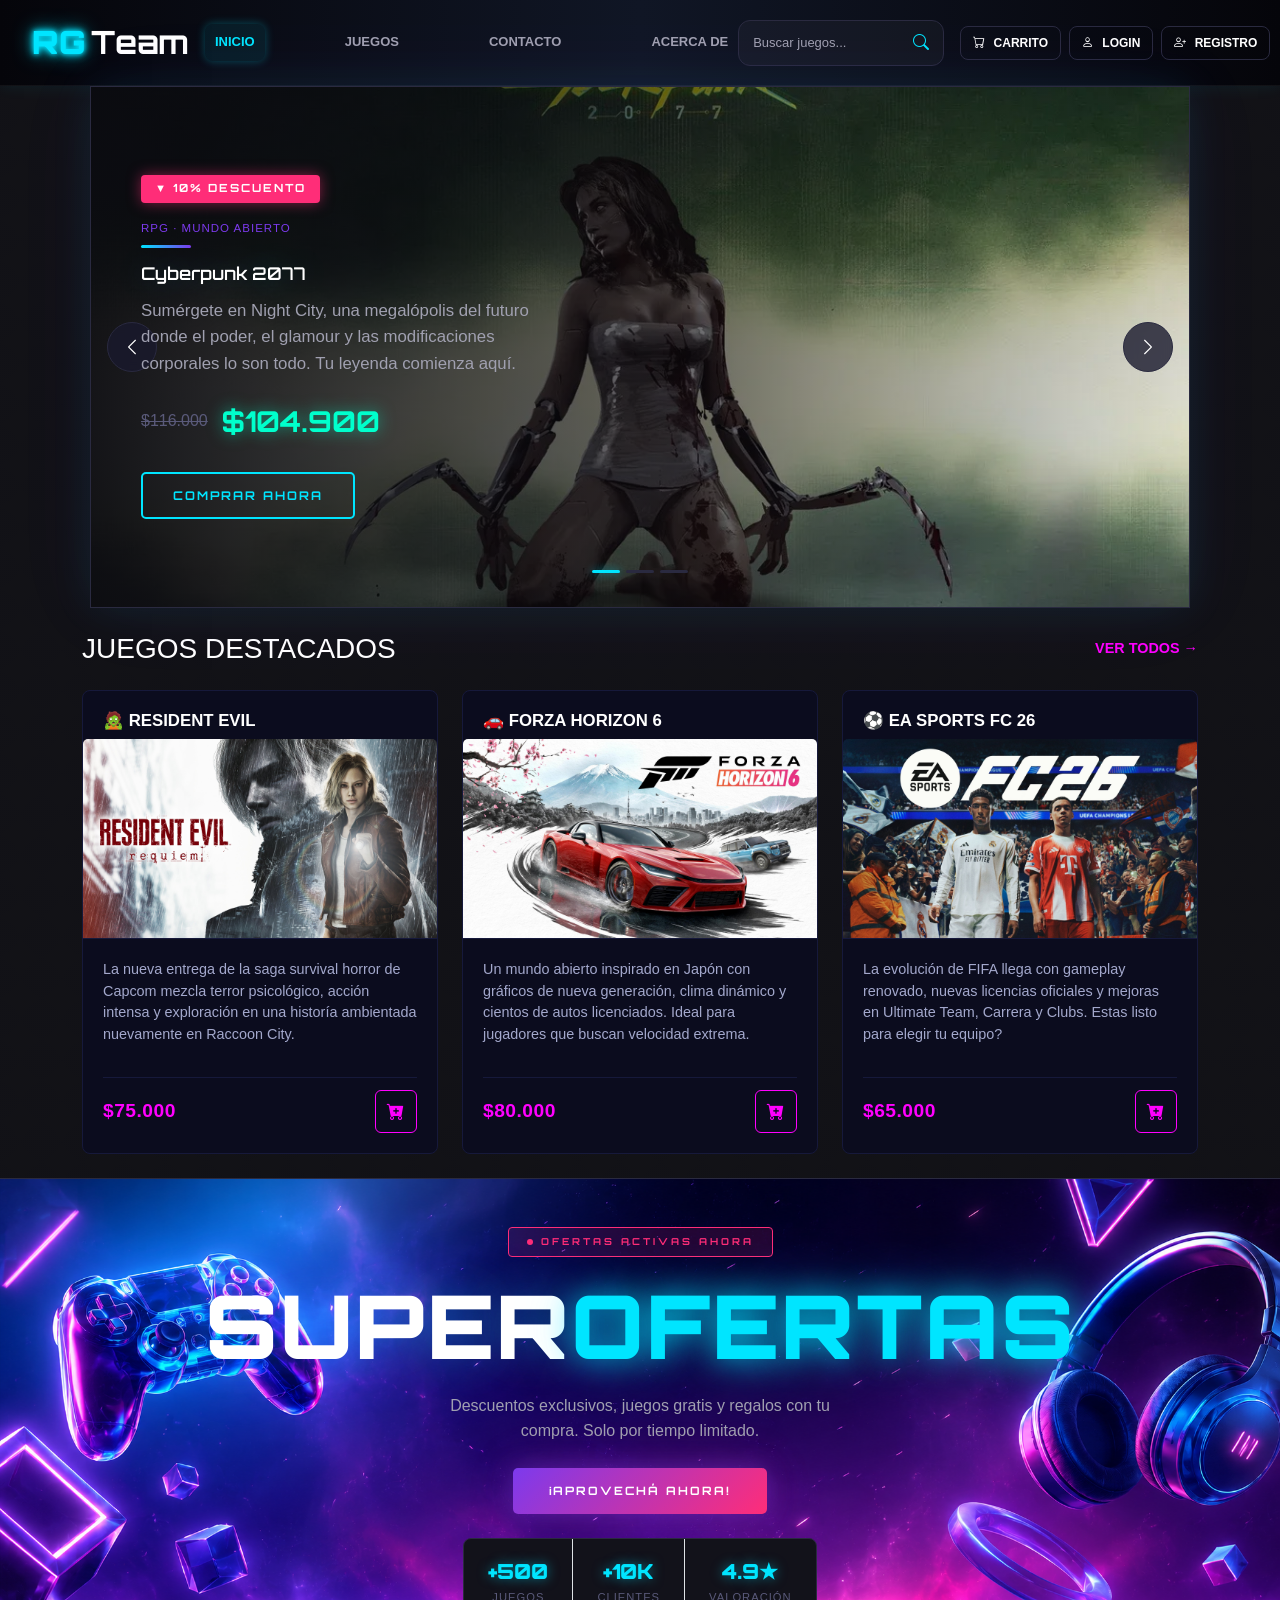
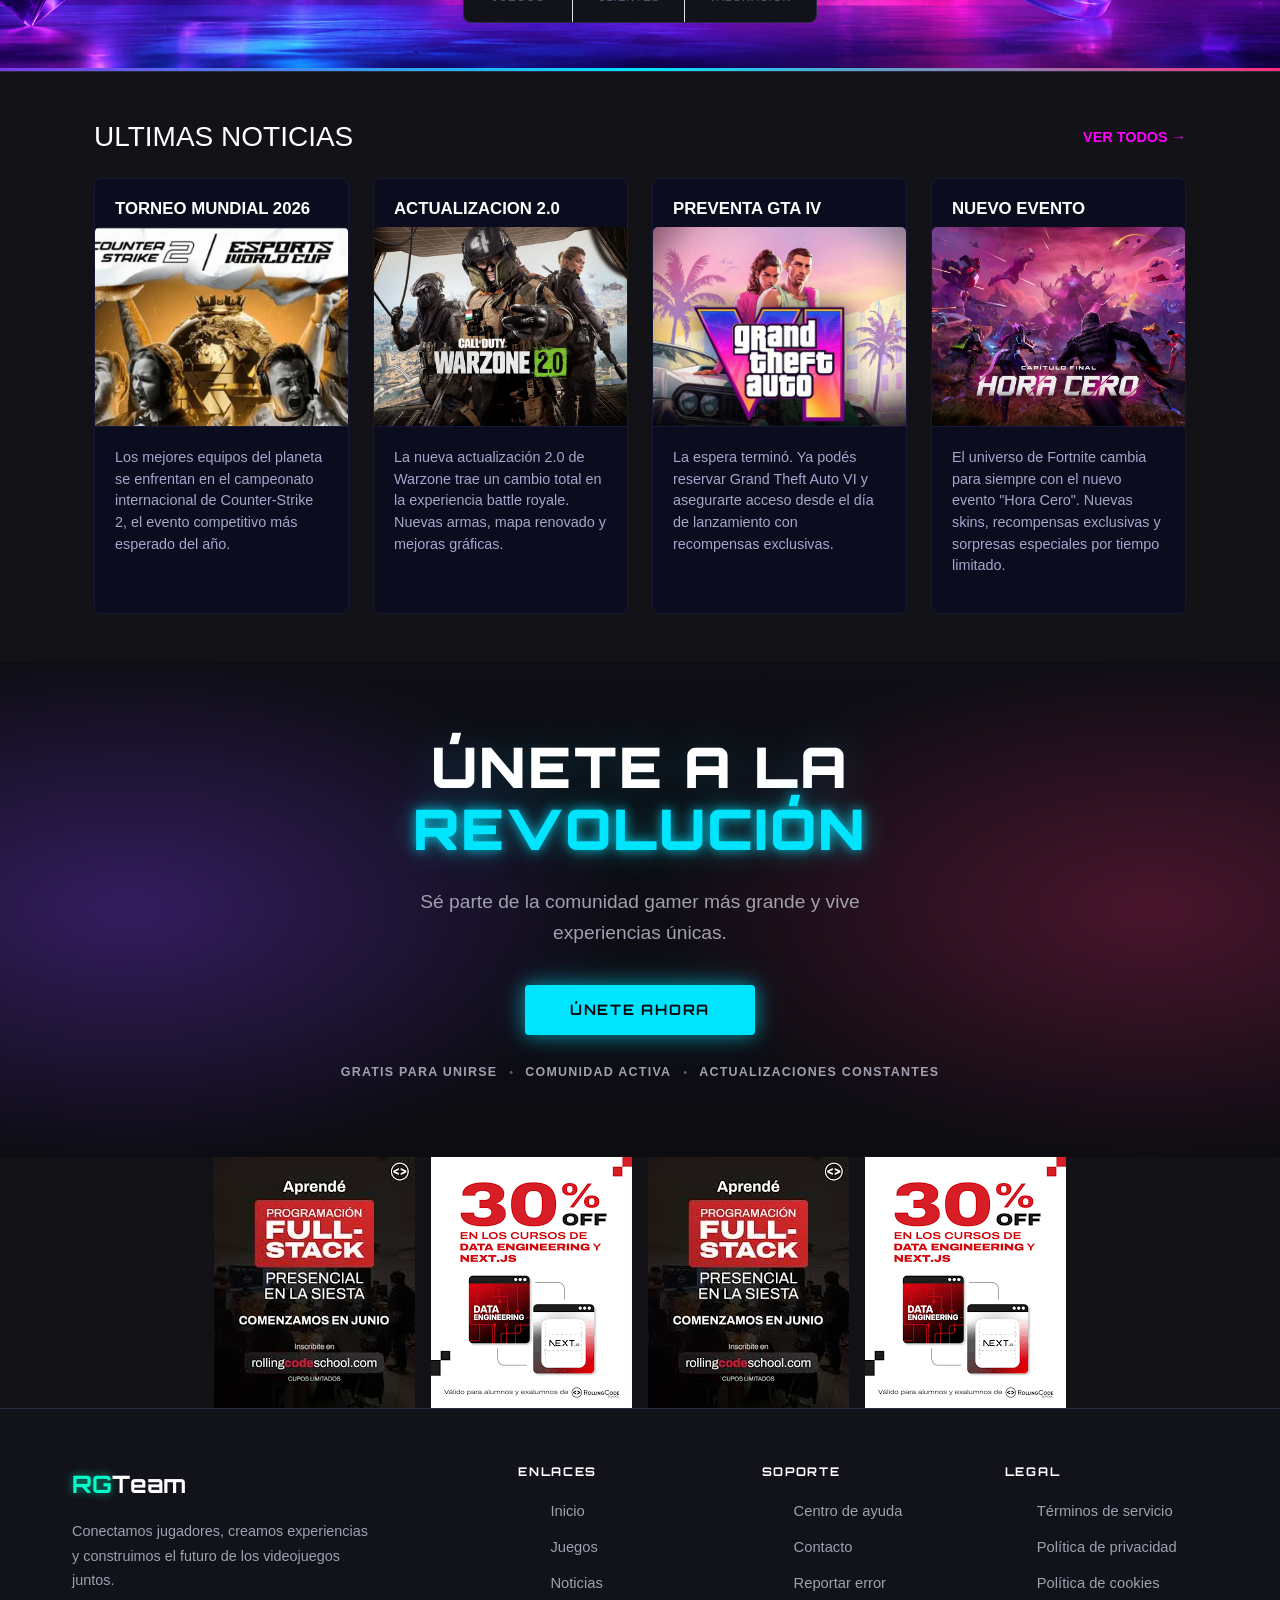
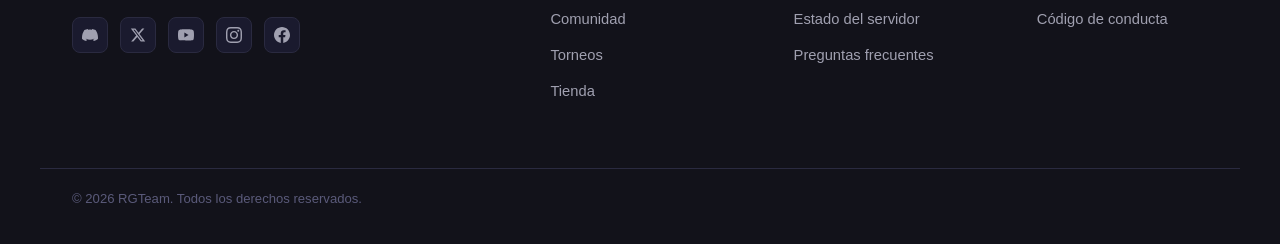
==== index.html @ f7dab008 "hice la publicidad" ====
<!doctype html>
<html lang="es">
  <head>
    <meta charset="UTF-8" />
    <meta name="viewport" content="width=device-width, initial-scale=1.0" />

    <!-- Bootstrap -->
    <link href="https://cdn.jsdelivr.net/npm/bootstrap@5.3.3/dist/css/bootstrap.min.css" rel="stylesheet" />
    <!-- Bootstrap Icons -->
    <link rel="stylesheet" href="https://cdn.jsdelivr.net/npm/bootstrap-icons@1.11.3/font/bootstrap-icons.min.css" />
    <!-- CSS -->
    <link rel="stylesheet" href="./css/styles.css" />
    <link rel="stylesheet" href="./css/banner.css">
    <link href="https://fonts.googleapis.com/css2?family=Orbitron:wght@600;700;800&display=swap" rel="stylesheet" />
    <title>RGTeam</title>
  </head>
  <body>

    <!-- ===== NAVBAR ===== -->
<header id="inicio">
  <nav class="navbar navbar-expand-lg barra-navegacion">
    <div class="container-fluid">

      <a class="navbar-brand logo-rgteam" href="#">
        <span class="logo-rg">RG</span>
        <span class="logo-team">Team</span>
      </a>

      <button
        class="navbar-toggler"
        type="button"
        data-bs-toggle="collapse"
        data-bs-target="#menuNavbar"
      >
        <span class="navbar-toggler-icon"></span>
      </button>

      <div class="collapse navbar-collapse" id="menuNavbar">

        <ul class="navbar-nav mx-auto">
          <li class="nav-item">
            <a class="nav-link active" href="./index.html">INICIO</a>
          </li>

          <li class="nav-item">
            <a class="nav-link" href="./pages/juegos.html">JUEGOS</a>
          </li>

          <li class="nav-item">
            <a class="nav-link" href="./pages/contacto.html">CONTACTO</a>
          </li>

          <li class="nav-item">
            <a class="nav-link" href="#">ACERCA DE</a>
          </li>
        </ul>

        <form class="d-flex caja-buscador me-3">
          <input
            class="form-control input-buscador"
            type="search"
            placeholder="Buscar juegos..."
          />

          <button class="btn boton-buscador" type="submit">
            <i class="bi bi-search"></i>
          </button>
        </form>

        <div class="d-flex gap-2 contenedor-botones">
          <button class="btn boton-rg">
            <i class="bi bi-cart"></i>
            <a href="./pages/carrito.html">CARRITO</a> 
          </button>

          <button
          class="btn boton-rg"
          data-bs-toggle="modal"
          data-bs-target="#modalLogin"
          >
          <i class="bi bi-person"></i> LOGIN
          </button>

          <button class="btn boton-rg">
            <i class="bi bi-person-plus"></i> 
            <a href="./pages/registro.html">REGISTRO</a>
          </button>
        </div>

      </div>
    </div>
  </nav>
</header>
<div
  class="modal fade"
  id="modalLogin"
  tabindex="-1"
  aria-hidden="true"
>
  <div class="modal-dialog modal-dialog-centered modal-lg">
    <div class="modal-content modal-login-rg">

      <div class="row g-0">

        <!-- Imagen -->
        <div class="col-md-6 d-none d-md-block">
          <div class="imagen-login"></div>
        </div>

        <!-- Formulario -->
        <div class="col-md-6">
          <div class="contenido-login">

            <h2 class="titulo-login">Bienvenido</h2>

            <form action="./pages/error404.html">

              <div class="mb-3">
                <input
                  type="email"
                  class="form-control input-login"
                  placeholder="Correo electrónico"
                  required
                >
              </div>

              <div class="mb-3">
                <input
                  type="password"
                  class="form-control input-login"
                  placeholder="Contraseña"
                  required
                >
              </div>

              <div class="text-end mb-3">
                <a href="./pages/error404.html" class="link-login">
                  ¿Olvidaste tu contraseña?
                </a>
              </div>

              <button type="submit" class="btn boton-login-w100">
                Ingresar
              </button>

            </form>

            <div class="separador-login">
              <span>O continuar con</span>
            </div>

            <div class="d-flex gap-2 mt-3">

              <a
                href="./pages/error404.html"
                class="btn boton-social w-100"
              >
                <i class="bi bi-google"></i> Google
              </a>

              <a
                href="./pages/error404.html"
                class="btn boton-social w-100"
              >
                <i class="bi bi-facebook"></i> Facebook
              </a>

            </div>

          </div>
        </div>

      </div>

    </div>
  </div>
</div>

      <!-- ===== CAROUSEL ===== -->
      <section>
        <div class="carousel-wrapper">
          <div id="carouselGamer" class="carousel slide" data-bs-ride="carousel">
            <div class="carousel-indicators">
              <button type="button" data-bs-target="#carouselGamer" data-bs-slide-to="0" class="active"></button>
              <button type="button" data-bs-target="#carouselGamer" data-bs-slide-to="1"></button>
              <button type="button" data-bs-target="#carouselGamer" data-bs-slide-to="2"></button>
            </div>
            <div class="carousel-inner">
              <div class="carousel-item active">
                <img src="./assets/img/bannerCyberpunk2077.webp" alt="Portada Cyberpunk2077" />
                <div class="carousel-caption">
                  <div class="badge-descuento">▼ 10% DESCUENTO</div>
                  <div class="genre-chip">RPG · Mundo abierto</div>
                  <div class="deco-line"></div>
                  <h2 class="game-title">Cyberpunk 2077</h2>
                  <p class="game-desc">Sumérgete en Night City, una megalópolis del futuro donde el poder, el glamour y las modificaciones corporales lo son todo. Tu leyenda comienza aquí.</p>
                  <div class="price-block">
                    <span class="price-original">$116.000</span>
                    <span class="price-final">$104.900</span>
                  </div>
                  <a href="./pages/error404.html" class="btn-comprar">COMPRAR AHORA</a>
                </div>
              </div>
              <div class="carousel-item">
                <img src="./assets/img/bannerGodOfWar.webp" alt="God of War" />
                <div class="carousel-caption">
                  <div class="badge-descuento">▼ 20% DESCUENTO</div>
                  <div class="genre-chip">Acción · Aventura</div>
                  <div class="deco-line"></div>
                  <h2 class="game-title">God of War</h2>
                  <p class="game-desc">Kratos y su hijo Atreus se adentran en la mitología nórdica. Una aventura épica con combates brutales y una historia que te dejará sin palabras.</p>
                  <div class="price-block">
                    <span class="price-original">$55.000</span>
                    <span class="price-final">$45.000</span>
                  </div>
                  <a href="./pages/error404.html" class="btn-comprar">COMPRAR AHORA</a>
                </div>
              </div>
              <div class="carousel-item">
                <img src="./assets/img/editBannerDragonBallSparking!Zero.jpg" alt="Portada DB Sparking Zero" />
                <div class="carousel-caption">
                  <div class="badge-descuento">▼ 10% DESCUENTO</div>
                  <div class="genre-chip">Accion · Aventura</div>
                  <div class="deco-line"></div>
                  <h2 class="game-title">Dragon Ball: Sparking! Zero</h2>
                  <p class="game-desc">Videojuego de lucha basado en el universo de Dragon Ball, con combates rápidos, poderes espectaculares y una gran variedad de personajes icónicos del anime.</p>
                  <div class="price-block">
                    <span class="price-original">$50.000</span>
                    <span class="price-final">$45.000</span>
                  </div>
                  <a href="./pages/error404.html" class="btn-comprar">COMPRAR AHORA</a>
                </div>
              </div>
            </div>
            <button class="carousel-control-prev" type="button" data-bs-target="#carouselGamer" data-bs-slide="prev">
              <span class="carousel-control-prev-icon"></span>
            </button>
            <button class="carousel-control-next" type="button" data-bs-target="#carouselGamer" data-bs-slide="next">
              <span class="carousel-control-next-icon"></span>
            </button>
          </div>
        </div>
      </section>
      <!-- ===== JUEGOS DESTACADOS ===== -->
      <section id="juegos">
      <section>
        <div class="container my-4">
          <div class="d-flex justify-content-between align-items-center mb-4">
            <h3 class="m-0">JUEGOS DESTACADOS</h3>
            <a href="./pages/juegos.html" class="text-decoration-none" style="color:#ff00ff;font-weight:bold;text-transform:uppercase;font-size:0.9rem;">Ver todos &rarr;</a>
          </div>

       <div class="row g-4">
  
  <div class="col-12 col-sm-6 col-lg-4">
    <div class="card">
      <h6>🧟 Resident Evil</h6>
      <img
        src="./assets/img/resident evil.jpg"
        class="imgTarjeta card-img-top img-fluid"
        alt="Resident Evil"
      />
      <div class="cardCuerpo">
        <p class="cardTexto">
          La nueva entrega de la saga survival horror de Capcom mezcla
          terror psicológico, acción intensa y exploración en una
          historía ambientada nuevamente en Raccoon City.
        </p>
        <div class="tarjetaCompras d-flex justify-content-between align-items-center mt-3">
          <span class="tarjetaPrecio">$75.000</span>
          <a href="./pages/carrito.html" class="botonCarrito" aria-label="Ir al carrito">
            <i class="bi bi-cart-plus-fill"></i>
          </a>
        </div>
      </div>
    </div>
  </div>

  <div class="col-12 col-sm-6 col-lg-4">
    <div class="card">
      <h6>🚗 Forza Horizon 6</h6>
      <img
        src="./assets/img/forza horizon.jpg"
        class="imgTarjeta card-img-top img-fluid"
        alt="Forza Horizon"
      />
      <div class="cardCuerpo">
        <p class="cardTexto">
          Un mundo abierto inspirado en Japón con gráficos de nueva
          generación, clima dinámico y cientos de autos licenciados.
          Ideal para jugadores que buscan velocidad extrema.
        </p>
        <div class="tarjetaCompras d-flex justify-content-between align-items-center mt-3">
          <span class="tarjetaPrecio">$80.000</span>
          <a href="./pages/carrito.html" class="botonCarrito" aria-label="Ir al carrito">
            <i class="bi bi-cart-plus-fill"></i>
          </a>
        </div>
      </div>
    </div>
  </div>

  <div class="col-12 col-sm-6 col-lg-4">
    <div class="card">
      <h6>⚽ EA Sports FC 26</h6>
      <img
        src="./assets/img/fifa 2026.jpg"
        class="imgTarjeta card-img-top img-fluid"
        alt="EA Sports"
      />
      <div class="cardCuerpo">
        <p class="cardTexto">
          La evolución de FIFA llega con gameplay renovado, nuevas
          licencias oficiales y mejoras en Ultimate Team, Carrera y
          Clubs. Estas listo para elegir tu equipo?
        </p>
        <div class="tarjetaCompras d-flex justify-content-between align-items-center mt-3">
          <span class="tarjetaPrecio">$65.000</span>
          <a href="./pages/carrito.html" class="botonCarrito" aria-label="Ir al carrito">
            <i class="bi bi-cart-plus-fill"></i>
          </a>
        </div>
      </div>
    </div>
  </div>

</div>
<section class="banner-section d-none d-md-block mt-4"></section>
<section class="banner-section d-none d-md-block">
  <div class="gb position-relative w-100 d-flex flex-column align-items-center justify-content-center text-center py-5 px-3 overflow-hidden">
    
    <div class="gb-tag mb-4">
      <div class="gb-dot"></div> OFERTAS ACTIVAS AHORA
    </div>

    <h2 class="gb-title mb-4">SUPER<span>OFERTAS</span></h2>
    <p class="gb-sub mx-auto mb-4">Descuentos exclusivos, juegos gratis y regalos con tu compra. Solo por tiempo limitado.</p>

    <a href="./pages/error404.html" class="gb-btn-main mb-4">¡APROVECHÁ AHORA!</a>

    <div class="gb-stats d-flex">
      <div class="gb-stat px-4 py-3 text-center border-end">
        <div class="gb-stat-n">+500</div>
        <div class="gb-stat-l">Juegos</div>
      </div>
      <div class="gb-stat px-4 py-3 text-center border-end">
        <div class="gb-stat-n">+10K</div>
        <div class="gb-stat-l">Clientes</div>
      </div>
      <div class="gb-stat px-4 py-3 text-center">
        <div class="gb-stat-n">4.9★</div>
        <div class="gb-stat-l">Valoración</div>
      </div>
    </div>
    <div class="gb-line"></div>
  </div>
</section>
        <div class="container my-5" id="Noticias">
          <div class="d-flex justify-content-between align-items-center mb-4">
            <h3 class="m-0">ULTIMAS NOTICIAS</h3>
            <a href="./pages/juegos.html" class="text-decoration-none" style="color:#ff00ff;font-weight:bold;text-transform:uppercase;font-size:0.9rem;">Ver todos &rarr;</a>
          </div>
          <div class="row g-4">
            <div class="col-12 col-sm-6 col-md-3">
              <div class="card">
                <h6>TORNEO MUNDIAL 2026</h6>
                <img src="./assets/img/torneo mundial.webp" class="imgTarjeta card-img-top img-fluid" alt="Torneo" />
                <div class="cardCuerpo">
                  <p class="cardTexto">Los mejores equipos del planeta se enfrentan en el campeonato internacional de Counter-Strike 2, el evento competitivo más esperado del año.</p>
                </div>
              </div>
            </div>
            <div class="col-12 col-sm-6 col-md-3">
              <div class="card">
                <h6>ACTUALIZACION 2.0</h6>
                <img src="./assets/img/call of dutty.webp" class="imgTarjeta card-img-top img-fluid" alt="Actualización" />
                <div class="cardCuerpo">
                  <p class="cardTexto">La nueva actualización 2.0 de Warzone trae un cambio total en la experiencia battle royale. Nuevas armas, mapa renovado y mejoras gráficas.</p>
                </div>
              </div>
            </div>
            <div class="col-12 col-sm-6 col-md-3">
              <div class="card">
                <h6>PREVENTA GTA IV</h6>
                <img src="./assets/img/gta 6.jpg" class="imgTarjeta card-img-top img-fluid" alt="GTA" />
                <div class="cardCuerpo">
                  <p class="cardTexto">La espera terminó. Ya podés reservar Grand Theft Auto VI y asegurarte acceso desde el día de lanzamiento con recompensas exclusivas.</p>
                </div>
              </div>
            </div>
            <div class="col-12 col-sm-6 col-md-3">
              <div class="card">
                <h6>NUEVO EVENTO</h6>
                <img src="./assets/img/evento fornite 1.jpg" class="imgTarjeta card-img-top img-fluid" alt="Evento" />
                <div class="cardCuerpo">
                  <p class="cardTexto">El universo de Fortnite cambia para siempre con el nuevo evento "Hora Cero". Nuevas skins, recompensas exclusivas y sorpresas especiales por tiempo limitado.</p>
                </div>
              </div>
            </div>
          </div>
        </div>
      </section>

      <!-- ===== HERO SECTION ===== -->
      <section class="hero">
        <div class="hero__overlay"></div>
        <div class="hero__content">
          <h1 class="hero__title">
            ÚNETE A LA <span class="hero__title--accent">REVOLUCIÓN</span>
          </h1>
          <p class="hero__subtitle">Sé parte de la comunidad gamer más grande y vive experiencias únicas.</p>
          <a href="./pages/registro.html" class="hero__btn">ÚNETE AHORA</a>
          <div class="hero__badges">
            <span class="hero__badge">GRATIS PARA UNIRSE</span>
            <span class="hero__dot">•</span>
            <span class="hero__badge">COMUNIDAD ACTIVA</span>
            <span class="hero__dot">•</span>
            <span class="hero__badge">ACTUALIZACIONES CONSTANTES</span>
          </div>
        </div>
      </section>

    </main>

<div class="container-fluid contenedor-publicidad d-none d-lg-block">
    <div class="row h-100 justify-content-center align-items-center g-3">
        
        <div class="col-auto text-center">
            <img src="./assets/img/rolling code.jpg" alt="Publicidad Full Stack" class="img-publicidad">
        </div>

        <div class="col-auto text-center">
            <img src="./assets/img/rolling 3.png" alt="Publicidad Full Stack" class="img-publicidad">
        </div>

        <div class="col-auto text-center">
            <img src="./assets/img/rolling code.jpg" alt="Publicidad Full Stack" class="img-publicidad">
        </div>

        <div class="col-auto text-center">
            <img src="./assets/img/rolling 3.png" alt="Publicidad Full Stack" class="img-publicidad">
        </div>

    </div>
</div>

    <!-- ===== FOOTER ===== -->
    <footer class="footer">
      <div class="footer__inner">

        <!-- Brand -->
        <div class="footer__brand">
          <div class="footer__logo">
            <span class="footer__logo--rg">RG</span><span class="footer__logo--team">Team</span>
          </div>
          <p class="footer__tagline">
            Conectamos jugadores, creamos experiencias<br />
            y construimos el futuro de los videojuegos<br />
            juntos.
          </p>
          <div class="footer__socials">
            <a href="https://discord.com/" class="footer__social" aria-label="Discord" target="_blank">
              <svg viewBox="0 0 24 24" fill="currentColor"><path d="M20.317 4.37a19.791 19.791 0 0 0-4.885-1.515.074.074 0 0 0-.079.037c-.21.375-.444.864-.608 1.25a18.27 18.27 0 0 0-5.487 0 12.64 12.64 0 0 0-.617-1.25.077.077 0 0 0-.079-.037A19.736 19.736 0 0 0 3.677 4.37a.07.07 0 0 0-.032.027C.533 9.046-.32 13.58.099 18.057a.082.082 0 0 0 .031.057 19.9 19.9 0 0 0 5.993 3.03.078.078 0 0 0 .084-.028 14.09 14.09 0 0 0 1.226-1.994.076.076 0 0 0-.041-.106 13.107 13.107 0 0 1-1.872-.892.077.077 0 0 1-.008-.128 10.2 10.2 0 0 0 .372-.292.074.074 0 0 1 .077-.01c3.928 1.793 8.18 1.793 12.062 0a.074.074 0 0 1 .078.01c.12.098.246.198.373.292a.077.077 0 0 1-.006.127 12.299 12.299 0 0 1-1.873.892.077.077 0 0 0-.041.107c.36.698.772 1.362 1.225 1.993a.076.076 0 0 0 .084.028 19.839 19.839 0 0 0 6.002-3.03.077.077 0 0 0 .032-.054c.5-5.177-.838-9.674-3.549-13.66a.061.061 0 0 0-.031-.03z"/></svg>
            </a>
            <a href="https://x.com/rollingcodeok?s=11&t=oU6vVqAjr9Di2izyBMBLxA" class="footer__social" aria-label="Twitter/X" target="_blank">
              <svg viewBox="0 0 24 24" fill="currentColor"><path d="M18.244 2.25h3.308l-7.227 8.26 8.502 11.24H16.17l-5.214-6.817L4.99 21.75H1.68l7.73-8.835L1.254 2.25H8.08l4.713 6.231zm-1.161 17.52h1.833L7.084 4.126H5.117z"/></svg>
            </a>
            <a href="https://www.youtube.com/@rollingcode7175" class="footer__social" aria-label="YouTube" target="_blank">
              <svg viewBox="0 0 24 24" fill="currentColor"><path d="M23.498 6.186a3.016 3.016 0 0 0-2.122-2.136C19.505 3.545 12 3.545 12 3.545s-7.505 0-9.377.505A3.017 3.017 0 0 0 .502 6.186C0 8.07 0 12 0 12s0 3.93.502 5.814a3.016 3.016 0 0 0 2.122 2.136c1.871.505 9.376.505 9.376.505s7.505 0 9.377-.505a3.015 3.015 0 0 0 2.122-2.136C24 15.93 24 12 24 12s0-3.93-.502-5.814zM9.545 15.568V8.432L15.818 12l-6.273 3.568z"/></svg>
            </a>
            <a href="https://www.instagram.com/rollingcodeschool" class="footer__social" aria-label="Instagram" target="_blank">
              <svg viewBox="0 0 24 24" fill="currentColor"><path d="M12 2.163c3.204 0 3.584.012 4.85.07 3.252.148 4.771 1.691 4.919 4.919.058 1.265.069 1.645.069 4.849 0 3.205-.012 3.584-.069 4.849-.149 3.225-1.664 4.771-4.919 4.919-1.266.058-1.644.07-4.85.07-3.204 0-3.584-.012-4.849-.07-3.26-.149-4.771-1.699-4.919-4.92-.058-1.265-.07-1.644-.07-4.849 0-3.204.013-3.583.07-4.849.149-3.227 1.664-4.771 4.919-4.919 1.266-.057 1.645-.069 4.849-.069zm0-2.163c-3.259 0-3.667.014-4.947.072-4.358.2-6.78 2.618-6.98 6.98-.059 1.281-.073 1.689-.073 4.948 0 3.259.014 3.668.072 4.948.2 4.358 2.618 6.78 6.98 6.98 1.281.058 1.689.072 4.948.072 3.259 0 3.668-.014 4.948-.072 4.354-.2 6.782-2.618 6.979-6.98.059-1.28.073-1.689.073-4.948 0-3.259-.014-3.667-.072-4.947-.196-4.354-2.617-6.78-6.979-6.98-1.281-.059-1.69-.073-4.949-.073zm0 5.838c-3.403 0-6.162 2.759-6.162 6.162s2.759 6.163 6.162 6.163 6.162-2.759 6.162-6.163c0-3.403-2.759-6.162-6.162-6.162zm0 10.162c-2.209 0-4-1.79-4-4 0-2.209 1.791-4 4-4s4 1.791 4 4c0 2.21-1.791 4-4 4zm6.406-11.845c-.796 0-1.441.645-1.441 1.44s.645 1.44 1.441 1.44c.795 0 1.439-.645 1.439-1.44s-.644-1.44-1.439-1.44z"/></svg>
            </a>
            <a href="https://www.Facebook.com/rollingcodeschool" class="footer__social" aria-label="Facebook" target="_blank">
              <svg viewBox="0 0 24 24" fill="currentColor"><path d="M24 12.073c0-6.627-5.373-12-12-12s-12 5.373-12 12c0 5.99 4.388 10.954 10.125 11.854v-8.385H7.078v-3.47h3.047V9.43c0-3.007 1.792-4.669 4.533-4.669 1.312 0 2.686.235 2.686.235v2.953H15.83c-1.491 0-1.956.925-1.956 1.874v2.25h3.328l-.532 3.47h-2.796v8.385C19.612 23.027 24 18.062 24 12.073z"/></svg>
            </a>
          </div>
        </div>

        <!-- Links columns -->
        <div class="footer__col">
          <h4 class="footer__col-title">ENLACES</h4>
          <ul class="footer__list">
            <li><a href="#inicio">Inicio</a></li>
            <li><a href="#juegos">Juegos</a></li>
            <li><a href="#Noticias">Noticias</a></li>
            <li><a href="./pages/error404.html">Comunidad</a></li>
            <li><a href="./pages/error404.html">Torneos</a></li>
            <li><a href="./pages/error404.html">Tienda</a></li>
          </ul>
        </div>

        <div class="footer__col">
          <h4 class="footer__col-title">SOPORTE</h4>
          <ul class="footer__list">
            <li><a href="./pages/error404.html">Centro de ayuda</a></li>
            <li><a href="./pages/contacto.html">Contacto</a></li>
            <li><a href="./pages/error404.html">Reportar error</a></li>
            <li><a href="./pages/error404.html">Estado del servidor</a></li>
            <li><a href="./pages/error404.html">Preguntas frecuentes</a></li>
          </ul>
        </div>

        <div class="footer__col">
          <h4 class="footer__col-title">LEGAL</h4>
          <ul class="footer__list">
            <li><a href="./pages/error404.html">Términos de servicio</a></li>
            <li><a href="./pages/error404.html">Política de privacidad</a></li>
            <li><a href="./pages/error404.html">Política de cookies</a></li>
            <li><a href="./pages/error404.html">Código de conducta</a></li>
          </ul>
        </div>

      </div>
       <div class="footer__bottom">
        <p class="footer__copy">© 2026 RGTeam. Todos los derechos reservados.</p>
        <div class="footer__bottom-right">
        </div>
      </div>
    </footer>

    <!-- Bootstrap JS -->
    <script src="https://cdn.jsdelivr.net/npm/bootstrap@5.3.3/dist/js/bootstrap.bundle.min.js"></script>
  </body>
</html
---- css/styles.css ----
/* =====================================================
   VARIABLES Y RESET
   ===================================================== */
:root {
  /* Fondos */
  --bg-primary: #0a0a0f;
  --bg-secondary: #12121a;
  --bg-card: #1a1a2a;

  /* Colores */
  --accent-cyan: #00e5ff;
  --accent-green: #00ffcc;
  --accent-pink: #ff2d78;

  /* Textos */
  --text-primary: #ffffff;
  --text-secondary: #a0a0b0;
  --text-muted: #6a6a7a;

  /* Bordes */
  --border-color: #2a2a40;
}

*, *::before, *::after {
  box-sizing: border-box;
  margin: 0;
  padding: 0;
}

html {
  font-size: 16px;
  scroll-behavior: smooth;
}

body {
  margin: 0;
  padding: 0;
  background-color: var(--bg-primary);
  color: var(--text-primary);
  font-family: 'Rajdhani', sans-serif;
  line-height: 1.6;
}

a {
  text-decoration: none;
  color: inherit;
}

/* =====================================================
   CAROUSEL
   ===================================================== */

/* Wrapper del carousel */
.carousel-wrapper {
  position: relative;
  max-width: 1100px;
  margin: auto;
  border: 1px solid var(--border-color);
  border-radius: 0px;
  overflow: hidden;
  box-shadow: 0 0 40px rgba(0, 229, 255, 0.08), 0 0 80px rgba(124, 58, 237, 0.06);
}

/* Imagen del slide */
.carousel-item img {
  width: 100%;
  height: 520px;
  object-fit: cover;
}

/* Overlay de degradado */
.carousel-item::after {
  content: '';
  position: absolute;
  inset: 0;
  background: linear-gradient(
    to right,
    rgba(10, 10, 15, 0.95) 0%,
    rgba(10, 10, 15, 0.6) 55%,
    transparent 100%
  );
  pointer-events: none;
}

/* Caption principal */
.carousel-caption {
  position: absolute;
  top: 0; left: 0; bottom: 0;
  width: 55%;
  display: flex;
  flex-direction: column;
  justify-content: center;
  padding: 40px 50px;
  text-align: left;
  z-index: 10;
  pointer-events: none;
}

/* Badge de descuento */
.badge-descuento {
  display: inline-block;
  background: var(--accent-pink);
  color: #fff;
  font-family: 'Orbitron', sans-serif;
  font-size: 0.7rem;
  font-weight: 700;
  letter-spacing: 2px;
  padding: 5px 14px;
  border-radius: 4px;
  margin-bottom: 16px;
  width: fit-content;
  box-shadow: 0 0 14px rgba(255, 45, 120, 0.5);
  animation: pulseGlow 2s ease-in-out infinite;
}

@keyframes pulseGlow {
  0%, 100% { box-shadow: 0 0 14px rgba(255, 45, 120, 0.5); }
  50%       { box-shadow: 0 0 28px rgba(255, 45, 120, 0.85); }
}

/* Título del juego */
.game-title {
  font-family: 'Orbitron', sans-serif;
  font-size: 2.4rem;
  font-weight: 900;
  color: var(--text-primary);
  line-height: 1.1;
  margin-bottom: 14px;
  text-shadow: 0 0 30px rgba(0, 229, 255, 0.3);
}

/* Descripción */
.game-desc {
  font-size: 1.05rem;
  color: var(--text-secondary);
  margin-bottom: 20px;
  line-height: 1.6;
  max-width: 400px;
}

/* Precios */
.price-block {
  display: flex;
  align-items: center;
  gap: 14px;
  margin-bottom: 28px;
}

.price-original {
  font-size: 1rem;
  color: var(--text-muted);
  text-decoration: line-through;
  font-family: 'Rajdhani', sans-serif;
}

.price-final {
  font-family: 'Orbitron', sans-serif;
  font-size: 1.8rem;
  font-weight: 700;
  color: var(--accent-green);
  text-shadow: 0 0 16px rgba(0, 255, 204, 0.5);
}

/* Botón CTA */
.btn-comprar {
  display: inline-block;
  background: transparent;
  border: 2px solid var(--accent-cyan);
  color: var(--accent-cyan);
  font-family: 'Orbitron', sans-serif;
  font-size: 0.75rem;
  font-weight: 700;
  letter-spacing: 2px;
  padding: 12px 30px;
  border-radius: 5px;
  text-decoration: none;
  width: fit-content;
  transition: background 0.3s, box-shadow 0.3s, color 0.3s;
  pointer-events: all;
}

.btn-comprar:hover {
  background: var(--accent-cyan);
  color: var(--bg-primary);
  box-shadow: 0 0 24px rgba(0, 229, 255, 0.5);
}

/* Chip de género */
.genre-chip {
  font-size: 0.72rem;
  color: var(--accent-purple);
  letter-spacing: 1px;
  text-transform: uppercase;
  margin-bottom: 8px;
}

/* Línea decorativa */
.deco-line {
  width: 50px;
  height: 3px;
  background: linear-gradient(90deg, var(--accent-cyan), var(--accent-purple));
  border-radius: 2px;
  margin-bottom: 16px;
}

/* Controles */
.carousel-control-prev,
.carousel-control-next {
  width: 50px;
  height: 50px;
  top: 50%;
  transform: translateY(-50%);
  border: 1px solid var(--border-color);
  border-radius: 50%;
  background: rgba(26, 26, 46, 0.8);
  opacity: 1;
  margin: 0 16px;
  backdrop-filter: blur(6px);
  transition: border-color 0.3s, box-shadow 0.3s;
}

.carousel-control-prev:hover,
.carousel-control-next:hover {
  border-color: var(--accent-cyan);
  box-shadow: 0 0 14px rgba(0, 229, 255, 0.35);
}

.carousel-control-prev-icon,
.carousel-control-next-icon {
  width: 18px;
  height: 18px;
}

/* Indicadores */
.carousel-indicators {
  bottom: 18px;
}

.carousel-indicators [data-bs-target] {
  width: 28px;
  height: 3px;
  border-radius: 2px;
  background: var(--border-color);
  border: none;
  opacity: 1;
  transition: background 0.3s, box-shadow 0.3s;
}

.carousel-indicators .active {
  background: var(--accent-cyan);
  box-shadow: 0 0 8px rgba(0, 229, 255, 0.6);
}

@media (max-width: 576px) {
  .carousel-caption {
    display: none;
  }

  .carousel-item img {
    width: 100%;
    height: 220px;
    object-fit: cover;
  }
}

/* =====================================================
   NAVBAR
   ===================================================== */
.barra-navegacion {
  background: linear-gradient(to right, #05050a, #101625, #05050a);
  padding: 12px 20px;
  border-bottom: 1px solid rgba(255,255,255,0.05);
  box-shadow: 0 0 15px rgba(0,229,255,0.08);
}

.logo-rgteam {
  display: flex;
  align-items: center;
  font-size: 2rem;
  font-weight: bold;
  text-decoration: none;
  transition: 0.4s ease;
  font-family: 'Orbitron', sans-serif;
}

.logo-rg {
  color: var(--accent-cyan);
  font-weight: 900;
  letter-spacing: 1px;
  text-shadow:
    0 0 5px var(--accent-cyan),
    0 0 10px var(--accent-cyan),
    0 0 20px rgba(0,229,255,0.7);

  transition: 0.4s ease;
}

.logo-team {
  color: white;
  margin-left: 4px;
  font-weight: 700;
  transition: 0.4s ease;
}

.logo-rgteam:hover {
  transform: scale(1.05);
}

.logo-rgteam:hover .logo-rg {
  color: var(--accent-green);

  text-shadow:
    0 0 8px var(--accent-green),
    0 0 16px var(--accent-green),
    0 0 28px rgba(0,255,204,0.8);
}

.logo-rgteam:hover .logo-team {
  color: var(--accent-cyan);
  text-shadow: 0 0 8px rgba(0,229,255,0.5);
}

.navbar-nav {
  gap: 70px;
}

.nav-link {
  color: var(--text-secondary) !important;
  font-size: 13px;
  font-weight: 600;
  transition: 0.3s;
  position: relative;
  padding: 8px 10px !important;
  border-radius: 8px;
  white-space: nowrap;
}

.nav-link:hover {
  color: var(--accent-cyan) !important;
  border-color: var(--accent-cyan);
  box-shadow: 0 0 10px rgba(0,229,255,0.4);
  background-color: rgba(0,229,255,0.05);
  transform: translateY(-2px);
}

.nav-link.active {
  color: var(--accent-cyan) !important;
  background-color: rgba(0,229,255,0.08);
  box-shadow: 0 0 10px rgba(0,229,255,0.3);
}

.caja-buscador {
  display: flex;
  align-items: center;
  background: rgba(255,255,255,0.03);
  border: 1px solid var(--border-color);
  border-radius: 12px;
  overflow: hidden;
  transition: 0.3s ease;
}

.caja-buscador:hover {
  border-color: var(--accent-cyan);
  box-shadow: 0 0 12px rgba(0,229,255,0.2);
}

.input-buscador {
  background: transparent !important;
  border: none !important;
  color: white !important;
  padding: 10px 14px;
  min-width: 160px;
  font-size: 13px;
}

.input-buscador::placeholder {
  color: var(--text-secondary);
}

.input-buscador:focus {
  box-shadow: none !important;
  outline: none;
}

.boton-buscador {
  background: transparent !important;
  border: none !important;
  color: var(--accent-cyan);
  padding: 10px 14px;
  transition: 0.3s ease;
}

.boton-buscador i {
  font-size: 16px;
}

.boton-buscador:hover {
  background: rgba(0,229,255,0.08) !important;
  color: white;
  box-shadow: inset 0 0 12px rgba(0,229,255,0.2);
}

.boton-rg {
  background: transparent;
  border: 1px solid var(--border-color);
  color: white;
  padding: 7px 12px;
  border-radius: 8px;
  font-size: 12px;
  font-weight: 600;
  transition: 0.3s;
  white-space: nowrap;
}

.boton-rg i {
  margin-right: 5px;
}

.boton-rg:hover {
  border-color: var(--accent-cyan);
  color: var(--accent-cyan);
  box-shadow: 0 0 10px rgba(0,229,255,0.4);
  transform: translateY(-2px);
}

.contenedor-botones {
  align-items: center;
}

.navbar-toggler {
  border: 1px solid var(--accent-cyan);
}

.navbar-toggler:focus {
  box-shadow: none;
}

.navbar-toggler-icon {
  filter: invert(1);
}

@media (max-width: 991px) {

  .navbar-nav {
    margin-top: 20px;
    text-align: center;
  }

  .caja-buscador {
    margin-top: 20px;
    width: 100%;
  }

  .contenedor-botones {
    margin-top: 20px;
    flex-direction: column;
  }

  .boton-rg {
    width: 100%;
  }
}

.modal-login-rg {
  background: #0b0f1a;
  border: 1px solid rgba(0,229,255,0.2);
  border-radius: 18px;
  overflow: hidden;
  box-shadow: 0 0 25px rgba(0,229,255,0.15);
}

.imagen-login {
  height: 100%;
  min-height: 500px;

  background:
    linear-gradient(rgba(0,0,0,0.4), rgba(0,0,0,0.6)),
    url("https://images.unsplash.com/photo-1542751371-adc38448a05e?q=80&w=1200&auto=format&fit=crop");

  background-size: cover;
  background-position: center;
}

.contenido-login {
  padding: 50px 35px;
  color: white;
}

.titulo-login {
  font-size: 2rem;
  margin-bottom: 30px;
  color: var(--accent-cyan);
  font-family: 'Orbitron', sans-serif;
}

.input-login {
  background: rgba(255,255,255,0.04) !important;
  border: 1px solid rgba(255,255,255,0.08) !important;
  color: white !important;
  padding: 12px;
}

.input-login::placeholder {
  color: rgba(255,255,255,0.5);
}

.input-login:focus {
  box-shadow: 0 0 12px rgba(0,229,255,0.25) !important;
  border-color: var(--accent-cyan) !important;
}

.link-login {
  color: var(--accent-cyan);
  text-decoration: none;
  font-size: 14px;
}

.link-login:hover {
  text-decoration: underline;
}

.boton-login-w100 {
  width: 100%;
  padding: 12px;
  background: var(--accent-cyan);
  border: none;
  color: black;
  font-weight: bold;
  border-radius: 10px;
  transition: 0.3s;
}

.boton-login-w100:hover {
  transform: translateY(-2px);
  box-shadow: 0 0 15px rgba(0,229,255,0.5);
}

.separador-login {
  text-align: center;
  margin-top: 25px;
  color: rgba(255,255,255,0.5);
  position: relative;
}

.separador-login::before,
.separador-login::after {
  content: "";
  position: absolute;
  top: 50%;
  width: 30%;
  height: 1px;
  background: rgba(255,255,255,0.1);
}

.separador-login::before {
  left: 0;
}

.separador-login::after {
  right: 0;
}

.boton-social {
  background: rgba(255,255,255,0.04);
  border: 1px solid rgba(255,255,255,0.08);
  color: white;
  transition: 0.3s;
}

.boton-social:hover {
  border-color: var(--accent-cyan);
  color: var(--accent-cyan);
  box-shadow: 0 0 12px rgba(0,229,255,0.2);
}

@media (max-width: 768px) {

  .contenido-login {
    padding: 35px 20px;
  }

  .titulo-login {
    text-align: center;
  }

}

/* =====================================================
   HERO SECTION
   ===================================================== */
.hero {
  position: relative;
  min-height: 55vh;
  display: flex;
  align-items: center;
  justify-content: center;
  text-align: center;
  overflow: hidden;
  background-image: url(https://web-assets.esetstatic.com/tn/-x700/wls/2021/08/por-qu%C3%A9-compa%C3%B1%C3%ADas-videojuegos-son-blanco-atractivo-cibercriminales.jpg);
  background-size: cover;
  background-position: center;
  background-repeat: no-repeat;
  background-color: var(--bg-secondary);
}

.hero__overlay {
  position: absolute;
  inset: 0;
  background:
    radial-gradient(ellipse 60% 80% at 10% 50%, rgba(124, 58, 237, 0.35) 0%, transparent 65%),
    radial-gradient(ellipse 60% 80% at 90% 50%, rgba(255, 45, 120, 0.25) 0%, transparent 65%),
    linear-gradient(to bottom, rgba(10,10,15,0.55) 0%, rgba(10,10,15,0.75) 100%);
  pointer-events: none;
}

.hero__content {
  position: relative;
  z-index: 1;
  max-width: 780px;
  padding: 4rem 1.5rem;
  display: flex;
  flex-direction: column;
  align-items: center;
  gap: 1.25rem;
}

.hero__title {
  font-family: 'Orbitron', sans-serif;
  font-size: clamp(2rem, 6vw, 3.5rem);
  font-weight: 900;
  letter-spacing: 0.04em;
  line-height: 1.1;
  text-transform: uppercase;
  color: var(--text-primary);
  text-shadow: 0 0 40px rgba(0,229,255,0.2);
}

.hero__title--accent {
  color: var(--accent-cyan);
  text-shadow:
    0 0 12px rgba(0,229,255,0.8),
    0 0 30px rgba(0,229,255,0.4);
}

.hero__subtitle {
  font-size: clamp(1rem, 2.5vw, 1.2rem);
  color: var(--text-secondary);
  font-weight: 500;
  max-width: 520px;
}

.hero__btn {
  display: inline-block;
  padding: 0.85rem 2.8rem;
  background: var(--accent-cyan);
  color: var(--bg-primary);
  font-family: 'Orbitron', sans-serif;
  font-size: 0.9rem;
  font-weight: 700;
  letter-spacing: 0.12em;
  border-radius: 4px;
  transition: box-shadow 0.25s, transform 0.2s, background 0.2s;
  box-shadow: 0 0 18px rgba(0,229,255,0.55), 0 0 40px rgba(0,229,255,0.2);
}

.hero__btn:hover {
  background: #29ecff;
  box-shadow: 0 0 28px rgba(0,229,255,0.85), 0 0 60px rgba(0,229,255,0.3);
  transform: translateY(-2px);
}

.hero__badges {
  display: flex;
  flex-wrap: wrap;
  align-items: center;
  justify-content: center;
  gap: 0.5rem 0.75rem;
  margin-top: 0.5rem;
}

.hero__badge {
  font-family: 'Rajdhani', sans-serif;
  font-size: 0.78rem;
  font-weight: 600;
  letter-spacing: 0.1em;
  color: var(--text-secondary);
  text-transform: uppercase;
}

.hero__dot {
  color: var(--text-muted);
  font-size: 0.7rem;
}

/* =====================================================
   IMÁGENES DE TARJETAS
   ===================================================== */
.imgTarjeta {
  width: 100%;
  height: 200px;
  object-fit: cover;
  border-bottom: 1px solid #16193b;
}

/* =====================================================
   TARJETAS (Cards)
   ===================================================== */
.card {
  height: 100%;
  display: flex;
  flex-direction: column;
  background-color: #0b0c1e;
  border: 1px solid #16193b;
  border-radius: 8px;
}

.card:hover {
  transform: translateY(-5px);
  border-color: #00f0ff;
  box-shadow: 0 5px 15px rgba(0, 240, 255, 0.15);
}

.card h6 {
  color: #ffffff;
  font-weight: 700;
  padding: 1.25rem 1.25rem 0.5rem 1.25rem;
  margin: 0;
  font-size: 1.05rem;
  text-transform: uppercase;
}


.cardCuerpo {
  padding: 1.25rem;
  display: flex;
  flex-direction: column;
  flex-grow: 1;
}

.cardTexto {
  color: #a3a8cc;
  font-size: 0.9rem;
  line-height: 1.5;
}

.cardCuerpo h6 {
  padding: 1rem 0 0.5rem 0 !important;
  font-size: 0.85rem;
  color: #00f0ff;
}

.cardCuerpo ul {
  padding-left: 1.2rem;
  margin-bottom: 0;
  color: #a3a8cc;
  font-size: 0.85rem;
}

.tarjetaCompras {
  width: 100%;
  border-top: 1px solid #16193b;
  padding-top: 0.75rem;
}

.tarjetaPrecio {
  color: #ff00ff;
  font-weight: 700;
  font-size: 1.2rem;
  letter-spacing: 0.5px;
}

.botonCarrito {
  background-color: transparent;
  border: 1px solid #ff00ff;
  color: #ff00ff;
  padding: 0.4rem 0.7rem;
  border-radius: 6px;
  font-size: 1.1rem;
  cursor: pointer;
}

/* =====================================================
   FOOTER
   ===================================================== */
.footer {
  background-color: var(--bg-secondary);
  border-top: 1px solid var(--border-color);
  padding-top: 3.5rem;
}

.footer__inner {
  max-width: 1200px;
  margin: 0 auto;
  padding: 0 2rem 3rem;
  display: grid;
  grid-template-columns: 2fr 1fr 1fr 1fr;
  gap: 2.5rem;
}

.footer__logo {
  font-family: 'Orbitron', sans-serif;
  font-size: 1.5rem;
  font-weight: 700;
  margin-bottom: 1rem;
}

.footer__logo--rg {
  color: var(--accent-green);
  text-shadow: 0 0 10px rgba(0,255,204,0.6);
}

.footer__logo--team {
  color: var(--text-primary);
}

.footer__tagline {
  font-size: 0.9rem;
  color: var(--text-secondary);
  line-height: 1.7;
  margin-bottom: 1.5rem;
}

.footer__socials {
  display: flex;
  gap: 0.75rem;
  flex-wrap: wrap;
}

.footer__social {
  width: 36px;
  height: 36px;
  display: flex;
  align-items: center;
  justify-content: center;
  background: var(--bg-card);
  border: 1px solid var(--border-color);
  border-radius: 8px;
  color: var(--text-secondary);
  transition: color 0.2s, border-color 0.2s, box-shadow 0.2s, transform 0.2s;
}

.footer__social svg {
  width: 16px;
  height: 16px;
}

.footer__social:hover {
  color: var(--accent-cyan);
  border-color: var(--accent-cyan);
  box-shadow: 0 0 10px rgba(0,229,255,0.3);
  transform: translateY(-2px);
}

.footer__col-title {
  font-family: 'Orbitron', sans-serif;
  font-size: 0.75rem;
  font-weight: 700;
  letter-spacing: 0.14em;
  color: var(--text-primary);
  margin-bottom: 1.2rem;
}

.footer__list {
  list-style: none;
  display: flex;
  flex-direction: column;
  gap: 0.65rem;
}

.footer__list a {
  font-size: 0.92rem;
  color: var(--text-secondary);
  transition: color 0.2s, padding-left 0.2s;
  display: inline-block;
}

.footer__list a:hover {
  color: var(--accent-cyan);
  padding-left: 4px;
}

.footer__bottom {
  border-top: 1px solid var(--border-color);
  padding: 1.2rem 2rem;
  max-width: 1200px;
  margin: 0 auto;
  display: flex;
  align-items: center;
  justify-content: space-between;
  flex-wrap: wrap;
  gap: 0.75rem;
}

.footer__copy {
  font-size: 0.82rem;
  color: var(--text-muted);
}

.footer__bottom-right {
  display: flex;
  align-items: center;
  gap: 1rem;
}

.footer__lang {
  display: flex;
  align-items: center;
  gap: 0.4rem;
  background: none;
  border: 1px solid var(--border-color);
  border-radius: 6px;
  color: var(--text-secondary);
  font-family: 'Rajdhani', sans-serif;
  font-size: 0.82rem;
  font-weight: 600;
  letter-spacing: 0.06em;
  padding: 0.3rem 0.7rem;
  cursor: pointer;
  transition: border-color 0.2s, color 0.2s;
}

.footer__lang svg {
  width: 14px;
  height: 14px;
}

.footer__lang:hover {
  border-color: var(--accent-cyan);
  color: var(--accent-cyan);
}

.footer__theme {
  display: flex;
  background: var(--bg-card);
  border: 1px solid var(--border-color);
  border-radius: 6px;
  overflow: hidden;
}

.footer__theme-btn {
  background: none;
  border: none;
  cursor: pointer;
  color: var(--text-muted);
  font-size: 0.9rem;
  padding: 0.3rem 0.6rem;
  transition: background 0.2s, color 0.2s;
}

.footer__theme-btn--active {
  background: var(--bg-secondary);
  color: var(--accent-cyan);
}

.footer__theme-btn:hover {
  color: var(--text-primary);
}

/* =====================================================
   RESPONSIVE
   ===================================================== */
@media (max-width: 991px) {
  .navbar-nav {
    margin-top: 20px;
    text-align: center;
  }
  .search-box {
    margin-top: 20px;
    width: 100%;
  }
  .buttons-container {
    margin-top: 20px;
    flex-direction: column;
  }
  .btn-rg {
    width: 100%;
  }
}

@media (max-width: 900px) {
  .footer__inner {
    grid-template-columns: 1fr 1fr;
  }
  .footer__brand {
    grid-column: 1 / -1;
  }
}

@media (max-width: 600px) {
  .hero__content {
    padding: 3rem 1rem;
  }
  .hero__title {
    font-size: clamp(1.7rem, 8vw, 2.4rem);
  }
  .hero__badges {
    gap: 0.4rem 0.6rem;
  }
  .footer__inner {
    grid-template-columns: 1fr;
    gap: 2rem;
    padding: 0 1.25rem 2.5rem;
  }
  .footer__bottom {
    flex-direction: column;
    align-items: flex-start;
    padding: 1rem 1.25rem;
  }
  .footer__bottom-right {
    width: 100%;
    justify-content: flex-start;
  }
}
/* Contenedor principal de la lista del carrito */
.cart-list-container {
  background-color: #111622; /* Fondo oscuro integrado */
  border: 1px solid #1a2235; /* Borde sutil del bloque */
  border-radius: 8px;
  padding: 24px;
}

/* Forzar estilos oscuros sobre los valores por defecto de Bootstrap para tablas */
.table-cart {
  background-color: transparent !important;
  color: #ffffff !important;
}

.table-cart th, 
.table-cart td {
  background-color: transparent !important;
  color: #ffffff !important;
  border-bottom-color: #1a2235 !important; /* Líneas divisorias entre filas */
}

/* Títulos e información interna de los videojuegos */
.game-title {
  font-size: 1.1rem;
  font-weight: 600;
  color: #ffffff;
}

.game-edition {
  font-size: 0.9rem;
  color: #a0aec0;
}

.game-code {
  font-size: 0.8rem;
  color: #718096 !important;
}

/* Ajustes de miniaturas de imágenes dentro de las celdas */
.img-thumbnail-cart {
  width: 70px;
  height: 70px;
  object-fit: cover;
  border-radius: 6px;
  border: none;
}

/* Estilos de Precios, Descuentos y Totales */
.price-old {
  font-size: 0.8rem;
  color: #718096;
}

.price-current {
  font-size: 1rem;
  font-weight: 600;
  color: #9f7aea; /* Tonalidad violeta para destacar precio en oferta */
}

.badge-discount {
  background-color: #2b1d4e; /* Fondo morado oscuro de etiqueta */
  color: #b794f4; /* Texto morado claro */
  font-size: 0.75rem;
  font-weight: bold;
  padding: 2px 8px;
  border-radius: 4px;
  display: inline-block;
}

.price-total {
  font-size: 1.05rem;
  color: #ffffff;
}

/* Icono/Botón de papelera para eliminar productos */
.btn-delete-cart {
  background: transparent;
  border: none;
  color: #4a5568;
  transition: color 0.2s ease;
  font-size: 1.1rem;
  padding: 0;
}

.btn-delete-cart:hover {
  color: #e53e3e; /* Cambio sutil a tono rojizo al posicionar el mouse */
}

/* Espaciados adicionales de los encabezados */
.tracking-wider {
  letter-spacing: 0.05em;
  font-size: 0.8rem;
}

/* ==========================================================================
   Corrección de alineación: Columna TOTAL centrada automáticamente
   ========================================================================== */

/* Centra el texto del encabezado "TOTAL" (última columna) */
.table-cart thead th:last-child {
  text-align: center !important;
}

/* Centra el contenedor interno (precio total y botón de eliminar) */
.table-cart tbody td:last-child div {
  justify-content: center !important;
}
/* Nuevo botón "Realizar compra" con texto */
.btn-buy-text-cart {
  background-color: #2b1d4e; /* Fondo morado oscuro de tu paleta */
  color: #b794f4; /* Texto morado claro */
  border: 1px solid #9f7aea; /* Borde violeta destacado */
  font-size: 0.8rem;
  font-weight: bold;
  text-uppercase: uppercase;
  letter-spacing: 0.05em;
  padding: 6px 12px;
  border-radius: 4px;
  transition: all 0.2s ease-in-out;
}

.btn-buy-text-cart:hover {
  background-color: #9f7aea; /* El fondo se vuelve violeta brillante */
  color: #ffffff; /* El texto pasa a blanco */
  box-shadow: 0 0 10px rgba(159, 122, 234, 0.5); /* Efecto sutil de brillo cyberpunk */
}

.btn-buy-text-cart:active {
  transform: scale(0.96);
}

:root {
  --accent-cyan: #00e5ff;
  --accent-green: #00ffcc;
  --text-secondary: #b0b7c3;
  --border-color: rgba(255,255,255,0.08);
}

body {
  background:
    linear-gradient(rgba(5,5,10,0.95), rgba(5,5,10,0.95)),
    url("https://images.unsplash.com/photo-1511512578047-dfb367046420?q=80&w=1400&auto=format&fit=crop");

  background-size: cover;
  background-position: center;

  min-height: 100vh;

  color: white;
}

.contacto-section {
  padding: 80px 0;
}

.titulo-contacto {
  font-size: 3rem;
  color: var(--accent-cyan);

  font-family: 'Orbitron', sans-serif;

  text-shadow:
    0 0 10px rgba(0,229,255,0.5);
}

.subtitulo-contacto {
  color: var(--text-secondary);

  max-width: 700px;

  margin: auto;
}

.card-contacto {
  background: rgba(255,255,255,0.03);

  border: 1px solid rgba(255,255,255,0.08);

  border-radius: 18px;

  padding: 30px;

  backdrop-filter: blur(10px);

  box-shadow:
    0 0 20px rgba(0,229,255,0.08);

  transition: 0.3s ease;
}

.card-contacto:hover {
  border-color: var(--accent-cyan);

  box-shadow:
    0 0 25px rgba(0,229,255,0.2);
}

.card-contacto h3 {
  color: var(--accent-cyan);

  font-family: 'Orbitron', sans-serif;
}

.input-contacto {
  background: rgba(255,255,255,0.04) !important;

  border: 1px solid rgba(255,255,255,0.08) !important;

  color: white !important;

  padding: 12px;
}

.input-contacto::placeholder {
  color: rgba(255,255,255,0.5);
}

.input-contacto:focus {
  border-color: var(--accent-cyan) !important;

  box-shadow:
    0 0 12px rgba(0,229,255,0.25) !important;
}

.boton-contacto {
  width: 100%;

  padding: 12px;

  background: var(--accent-cyan);

  border: none;

  color: black;

  font-weight: bold;

  border-radius: 10px;

  transition: 0.3s;
}

.boton-contacto:hover {
  transform: translateY(-2px);

  box-shadow:
    0 0 15px rgba(0,229,255,0.5);
}

.direccion-contacto {
  color: var(--text-secondary);

  margin-bottom: 20px;
}

.direccion-contacto i {
  color: var(--accent-cyan);

  margin-right: 8px;
}

.mapa-contacto {
  width: 100%;

  height: 400px;

  overflow: hidden;

  border-radius: 15px;

  border: 1px solid rgba(255,255,255,0.08);
}

@media (max-width: 768px) {

  .titulo-contacto {
    font-size: 2.2rem;
  }

  .card-contacto {
    padding: 20px;
  }

  .mapa-contacto {
    height: 300px;
  }

}

@media (max-width: 768px) {

  .titulo-contacto {
    font-size: 2.2rem;
  }

  .card-contacto {
    padding: 20px;
  }

  .mapa-contacto {
    height: 300px;
  }

}

/* BOTON VOLVER */

.boton-volver {
  display: inline-flex;
  align-items: center;
  justify-content: center;

  gap: 10px;

  padding: 14px 30px;

  border: 1px solid var(--accent-cyan);

  border-radius: 14px;

  color: white;

  background: rgba(0,229,255,0.08);

  backdrop-filter: blur(8px);

  font-size: 1rem;

  font-weight: 700;

  letter-spacing: 0.5px;

  box-shadow:
    0 0 12px rgba(0,229,255,0.15);

  transition: 0.3s ease;
}

.boton-volver:hover {
  border-color: var(--accent-cyan);

  color: black;

  background: var(--accent-cyan);

  box-shadow:
    0 0 25px rgba(0,229,255,0.45);

  transform: translateY(-3px) scale(1.03);
}
---- css/banner.css ----
:root {
  --bg-primary: #0a0a0f;
  --bg-secondary: #12121a;
  --bg-card: #1a1a2e;
  --accent-cyan: #00e5ff;
  --accent-green: #00ffcc;
  --accent-pink: #ff2d78;
  --accent-purple: #7c3aed;
  --accent-orange: #ff6b00;
  --text-primary: #ffffff;
  --text-secondary: #a0a0b0;
  --text-muted: #5a5a7a;
  --star-active: #f5c518;
  --border-color: #2a2a40;
}

.gb {
  min-height: 380px;
  background: url('../assets/img/bannerPublicidadRGteam.png') center/cover no-repeat;
  border-top: 1px solid var(--border-color);
  border-bottom: 1px solid var(--border-color);
}

.gb-tag {
  display: inline-flex;
  align-items: center;
  gap: 8px;
  background: rgba(255,45,120,0.12);
  border: 1px solid var(--accent-pink);
  color: var(--accent-pink);
  font-family: 'Orbitron', sans-serif;
  font-size: 0.6rem;
  font-weight: 700;
  letter-spacing: 3px;
  padding: 6px 18px;
  border-radius: 4px;
}

.gb-dot {
  width: 6px; height: 6px;
  border-radius: 50%;
  background: var(--accent-pink);
  animation: blink 1s ease-in-out infinite;
}

@keyframes blink {
  0%,100% { opacity: 1; }
  50% { opacity: 0; }
}

.gb-title {
  font-family: 'Orbitron', sans-serif;
  font-size: clamp(2.8rem, 9vw, 5.5rem);
  font-weight: 900;
  line-height: 1;
  letter-spacing: 2px;
  color: var(--text-primary);
  text-shadow: 0 0 40px rgba(0,229,255,0.3), 0 0 80px rgba(124,58,237,0.2);
}

.gb-title span {
  color: var(--accent-cyan);
  text-shadow: 0 0 30px rgba(0,229,255,0.8), 0 0 60px rgba(0,229,255,0.4);
}

.gb-sub {
  font-family: 'Rajdhani', sans-serif;
  font-size: 1rem;
  color: var(--text-secondary);
  max-width: 420px;
  line-height: 1.6;
}

.gb-btn-main {
  display: inline-block;
  background: linear-gradient(135deg, var(--accent-purple), var(--accent-pink));
  color: var(--text-primary);
  font-family: 'Orbitron', sans-serif;
  font-size: 0.72rem;
  font-weight: 700;
  letter-spacing: 2px;
  padding: 14px 36px;
  border-radius: 5px;
  text-decoration: none;
  box-shadow: 0 0 24px rgba(124,58,237,0.4), 0 0 48px rgba(255,45,120,0.2);
  transition: box-shadow 0.3s;
}

.gb-btn-main:hover {
  box-shadow: 0 0 36px rgba(124,58,237,0.7), 0 0 72px rgba(255,45,120,0.4);
}

.gb-stats {
  border: 1px solid var(--border-color);
  border-radius: 8px;
  overflow: hidden;
  background: var(--bg-secondary);
}

.gb-stat-n {
  font-family: 'Orbitron', sans-serif;
  font-size: 1.3rem;
  font-weight: 900;
  color: var(--accent-cyan);
  text-shadow: 0 0 12px rgba(0,229,255,0.5);
}

.gb-stat-l {
  font-family: 'Rajdhani', sans-serif;
  font-size: 0.7rem;
  color: var(--text-muted);
  letter-spacing: 1px;
  text-transform: uppercase;
}

.gb-line {
  position: absolute;
  bottom: 0; left: 0; right: 0;
  height: 3px;
  background: linear-gradient(90deg, var(--accent-purple), var(--accent-cyan), var(--accent-pink));
}

.banner-section {
  margin-left: calc(-50vw + 50%);
  margin-right: calc(-50vw + 50%);
}
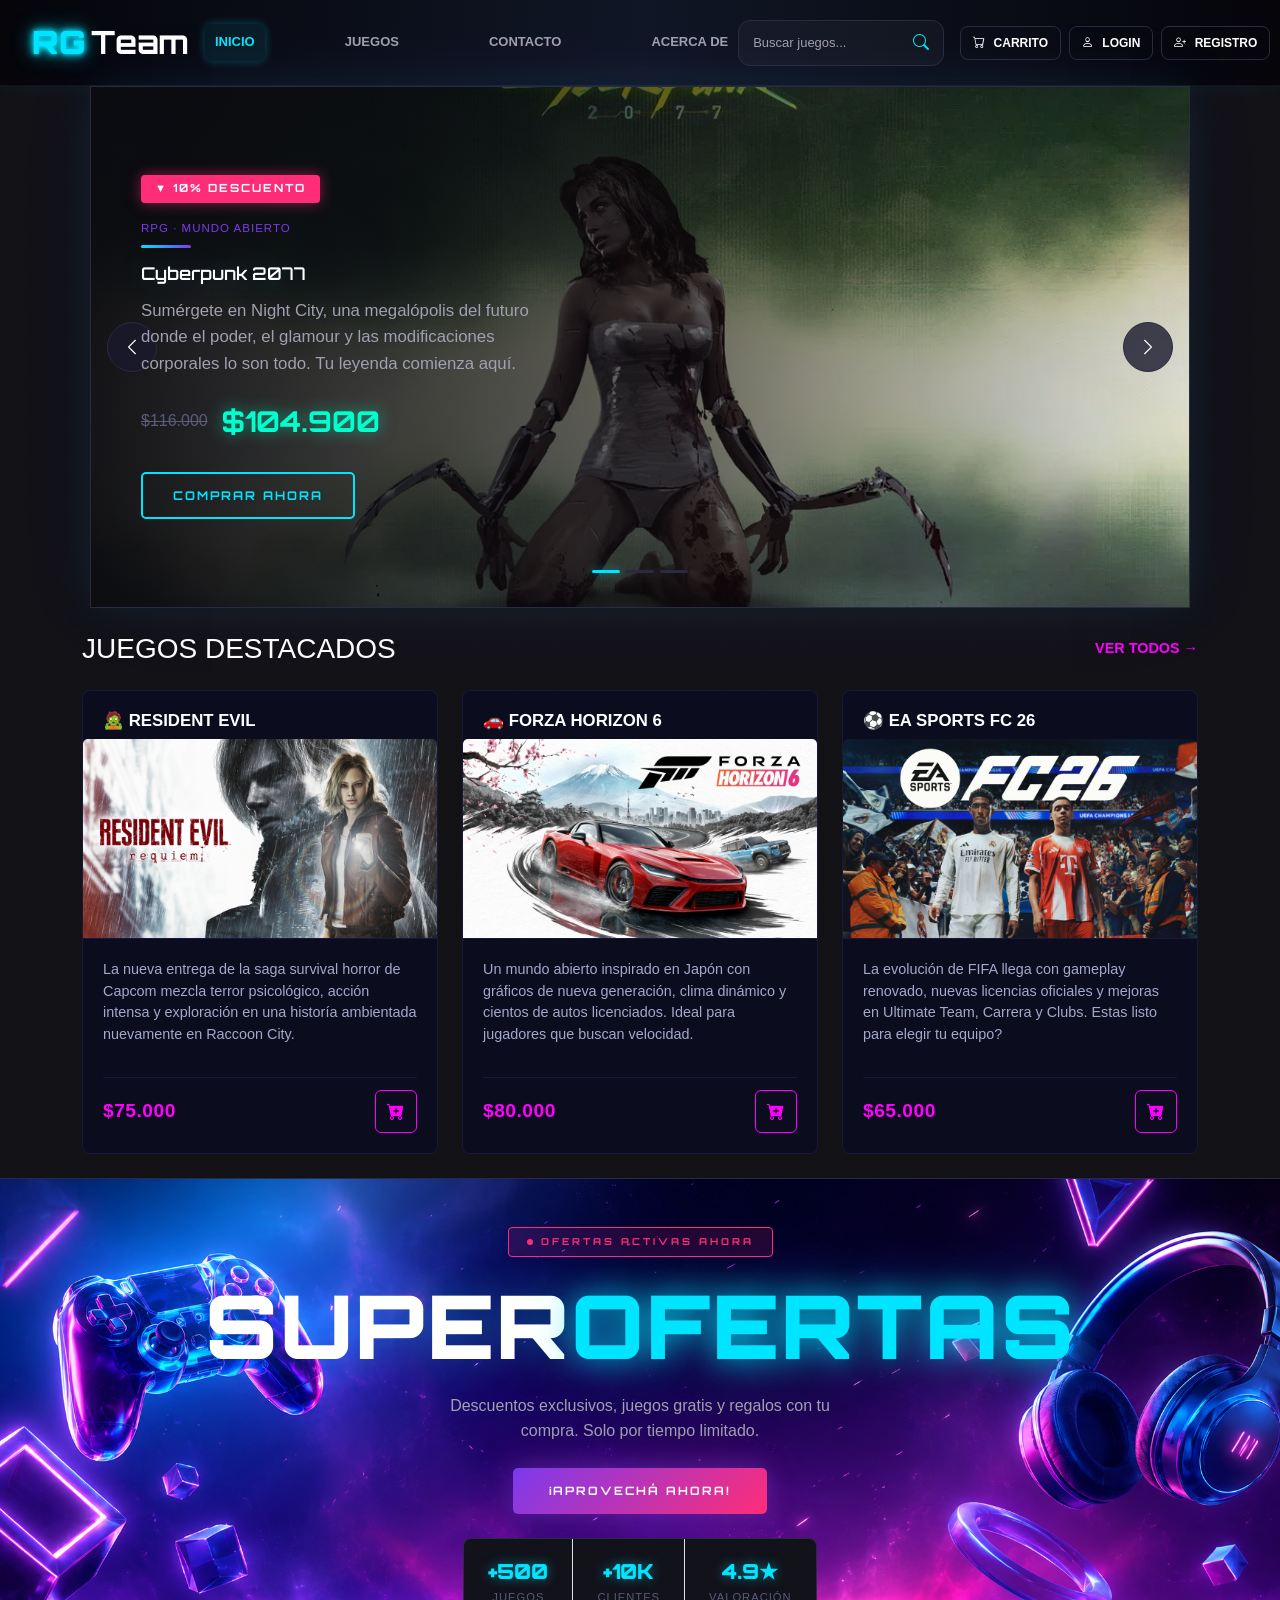
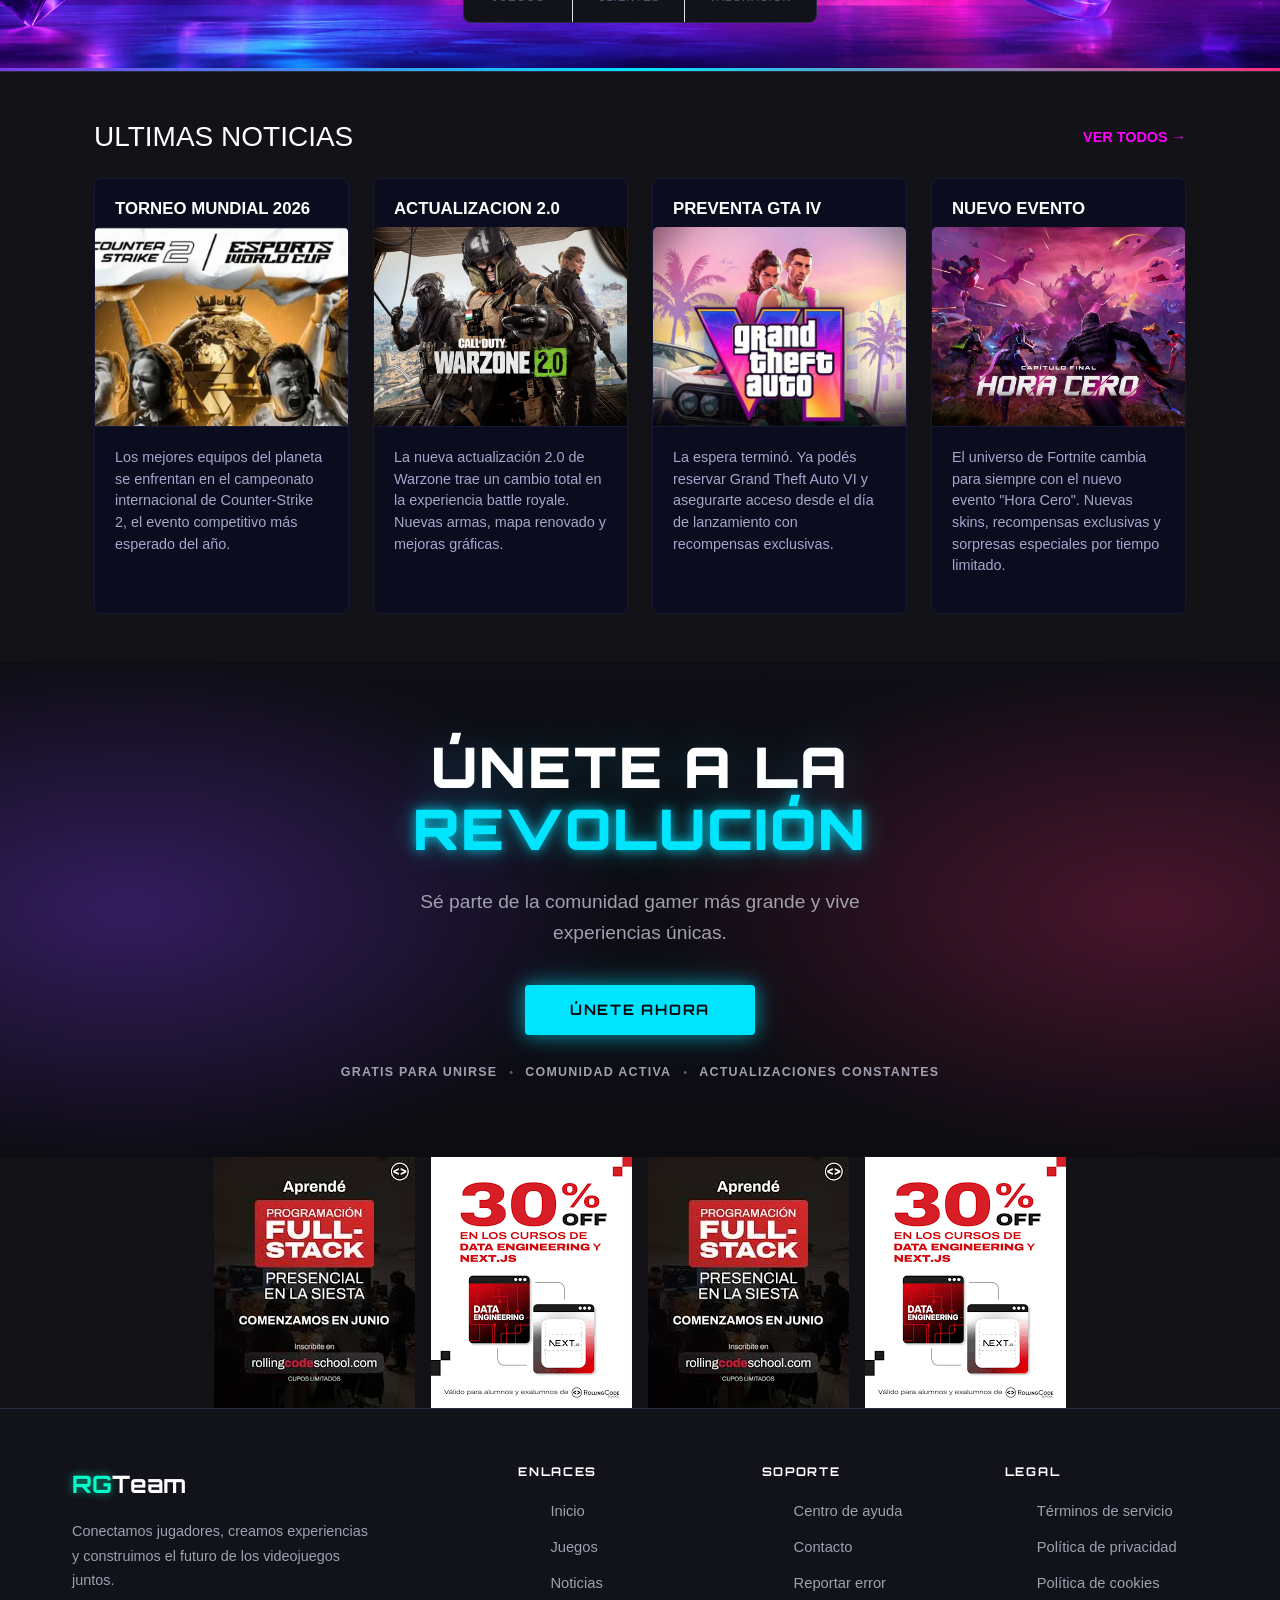
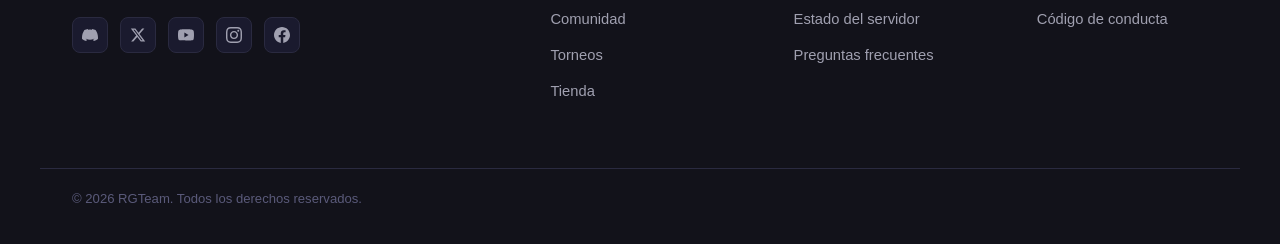
==== commit 2a1a6c12: "arregle el scroll horizontal de la pagina index y aproveche para arreglar un texto de una card de ju" ====
--- a/index.html
+++ b/index.html
@@ -51,7 +51,7 @@
           </li>
 
           <li class="nav-item">
-            <a class="nav-link" href="#">ACERCA DE</a>
+            <a class="nav-link" href="./pages/nosotros.html">ACERCA DE</a>
           </li>
         </ul>
 
@@ -288,7 +288,7 @@
         <p class="cardTexto">
           Un mundo abierto inspirado en Japón con gráficos de nueva
           generación, clima dinámico y cientos de autos licenciados.
-          Ideal para jugadores que buscan velocidad extrema.
+          Ideal para jugadores que buscan velocidad.
         </p>
         <div class="tarjetaCompras d-flex justify-content-between align-items-center mt-3">
           <span class="tarjetaPrecio">$80.000</span>
--- a/css/styles.css
+++ b/css/styles.css
@@ -39,6 +39,7 @@
   color: var(--text-primary);
   font-family: 'Rajdhani', sans-serif;
   line-height: 1.6;
+  overflow-x: hidden;
 }
 
 a {
--- a/css/banner.css
+++ b/css/banner.css
@@ -121,6 +121,11 @@
 }
 
 .banner-section {
-  margin-left: calc(-50vw + 50%);
-  margin-right: calc(-50vw + 50%);
+  position: relative;
+  left: 50%;
+  right: 50%;
+  margin-left: -50vw;
+  margin-right: -50vw;
+  width: 100vw;
+  overflow: hidden;
 }
